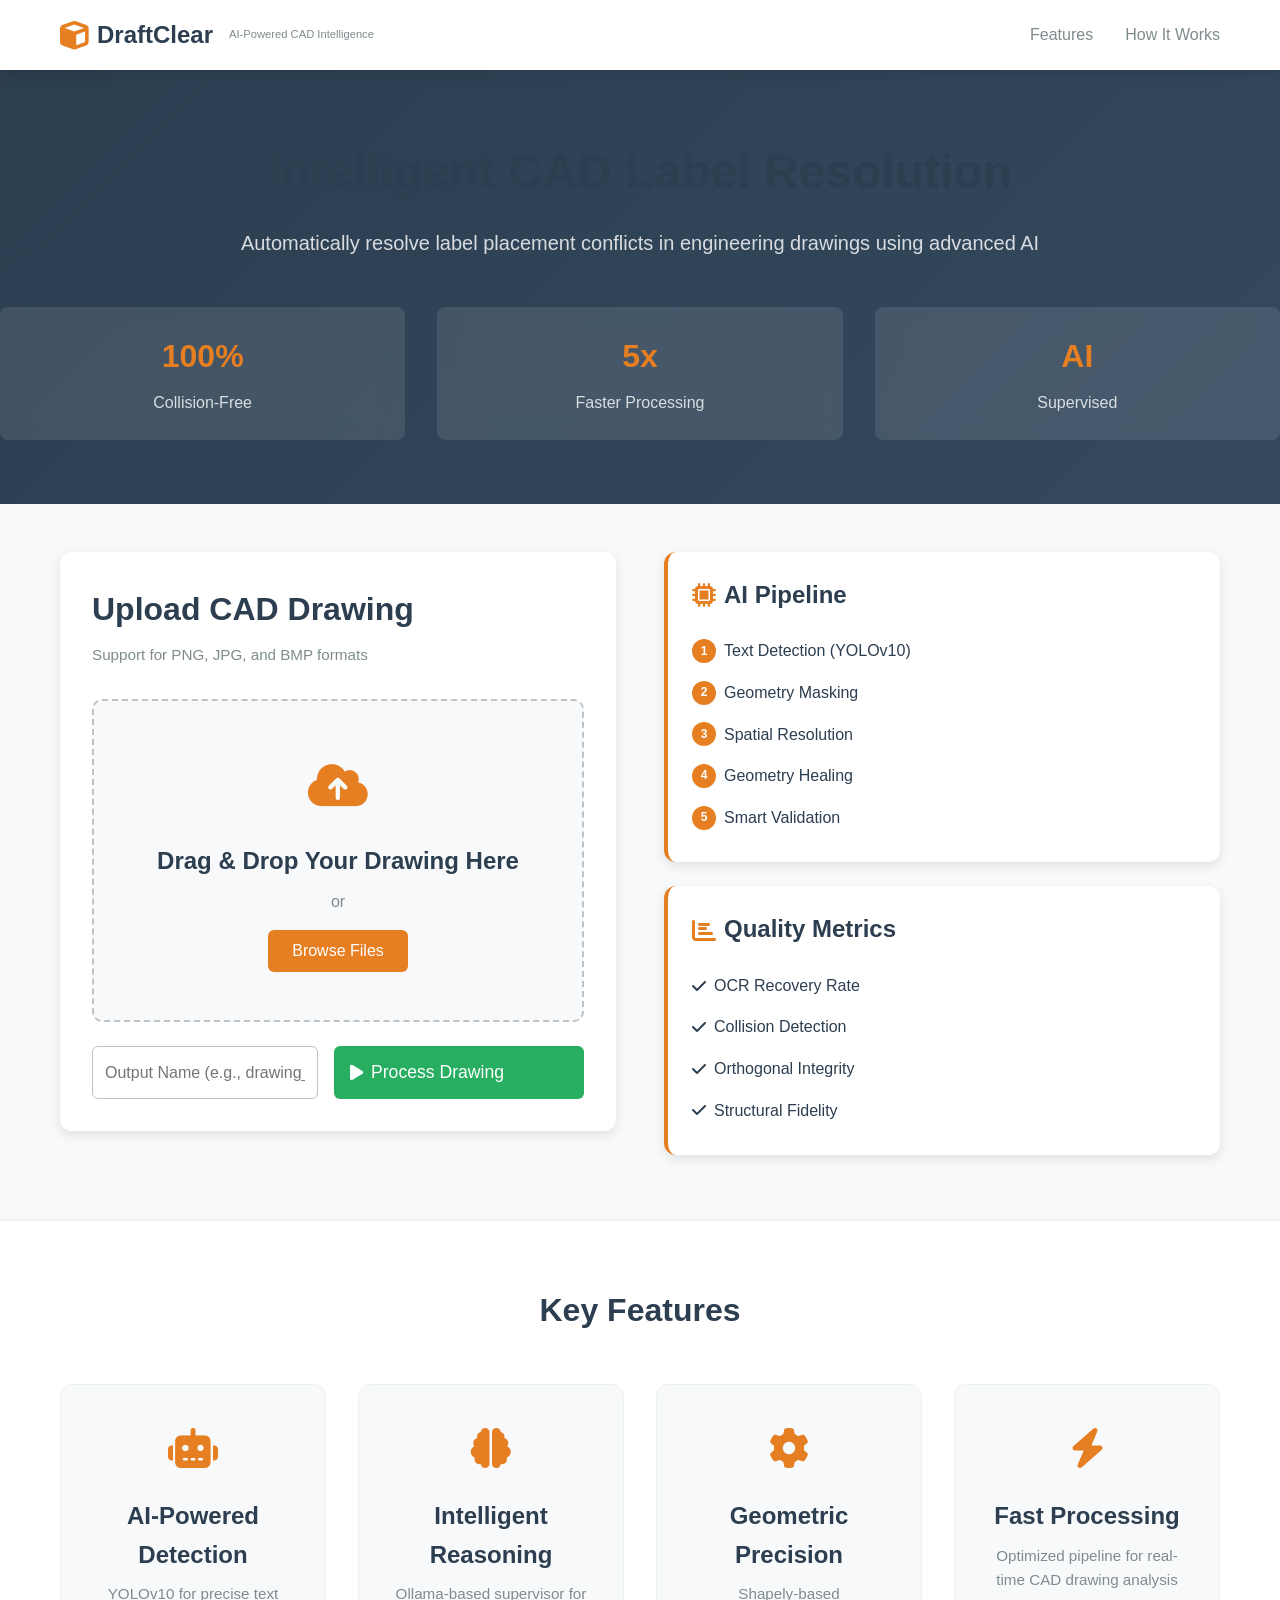
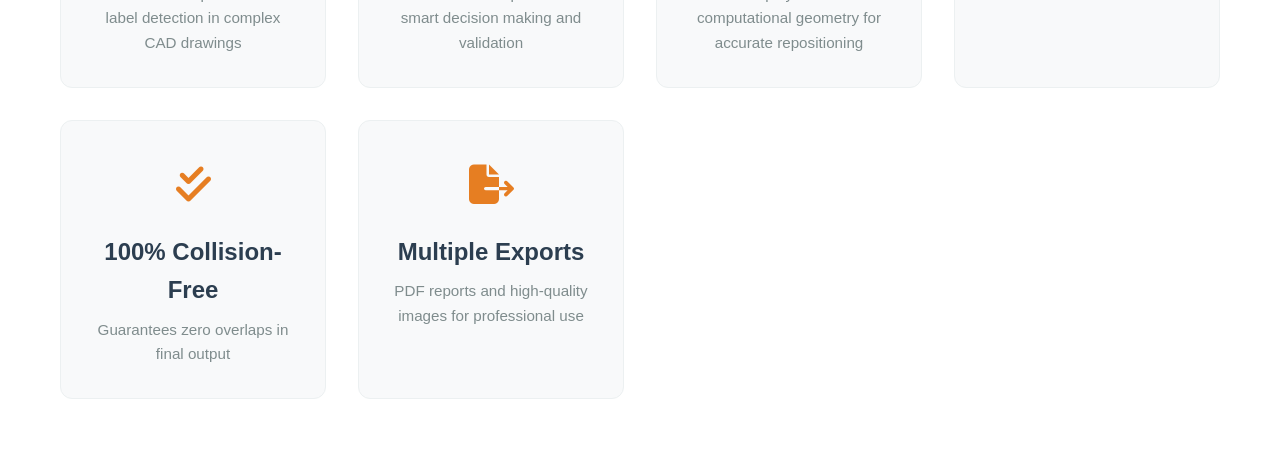
==== frontend/index.html @ 900e6998 "Initial commit: DraftClear - AI-Powered CAD Label Resolution System - Phase 0: Synthetic data genera" ====
<!DOCTYPE html>
<html lang="en">
<head>
    <meta charset="UTF-8">
    <meta name="viewport" content="width=device-width, initial-scale=1.0">
    <title>DraftClear - CAD Drawing Intelligence</title>
    <link rel="stylesheet" href="styles.css">
    <link rel="stylesheet" href="https://cdnjs.cloudflare.com/ajax/libs/font-awesome/6.4.0/css/all.min.css">
</head>
<body>
    <!-- Navigation Header -->
    <nav class="navbar">
        <div class="container">
            <div class="navbar-brand">
                <i class="fas fa-cube"></i>
                <span class="brand-text">DraftClear</span>
                <span class="brand-subtitle">AI-Powered CAD Intelligence</span>
            </div>
            <div class="navbar-links">
                <a href="#features" class="nav-link">Features</a>
                <a href="#how-it-works" class="nav-link">How It Works</a>
            </div>
        </div>
    </nav>

    <!-- Hero Section -->
    <section class="hero">
        <div class="hero-content">
            <h1 class="hero-title">Intelligent CAD Label Resolution</h1>
            <p class="hero-subtitle">Automatically resolve label placement conflicts in engineering drawings using advanced AI</p>
            <div class="hero-stats">
                <div class="stat">
                    <div class="stat-value">100%</div>
                    <div class="stat-label">Collision-Free</div>
                </div>
                <div class="stat">
                    <div class="stat-value">5x</div>
                    <div class="stat-label">Faster Processing</div>
                </div>
                <div class="stat">
                    <div class="stat-value">AI</div>
                    <div class="stat-label">Supervised</div>
                </div>
            </div>
        </div>
    </section>

    <!-- Main Content -->
    <div class="container main-container">
        <div class="content-grid">
            <!-- Upload Section -->
            <section class="upload-section">
                <div class="section-header">
                    <h2 class="section-title">Upload CAD Drawing</h2>
                    <p class="section-description">Support for PNG, JPG, and BMP formats</p>
                </div>

                <div class="upload-area" id="uploadArea">
                    <div class="upload-icon">
                        <i class="fas fa-cloud-upload-alt"></i>
                    </div>
                    <h3>Drag & Drop Your Drawing Here</h3>
                    <p>or</p>
                    <button class="btn btn-primary" id="fileButton">Browse Files</button>
                    <input type="file" id="fileInput" accept="image/*" hidden>
                </div>

                <div id="previewSection" class="preview-section hidden">
                    <div class="preview-header">
                        <h3>Preview</h3>
                        <button class="btn-icon" id="clearButton" title="Clear">
                            <i class="fas fa-times"></i>
                        </button>
                    </div>
                    <img id="previewImage" src="" alt="Preview" class="preview-image">
                </div>

                <div class="processing-controls">
                    <input type="text" id="outputName" placeholder="Output Name (e.g., drawing_001)" class="input-field">
                    <button class="btn btn-success btn-large" id="processButton" disabled>
                        <i class="fas fa-play"></i> Process Drawing
                    </button>
                </div>
            </section>

            <!-- Processing Info -->
            <section class="info-section">
                <div class="info-card">
                    <h3 class="info-title">
                        <i class="fas fa-microchip"></i> AI Pipeline
                    </h3>
                    <ul class="info-list">
                        <li><span class="badge">1</span> Text Detection (YOLOv10)</li>
                        <li><span class="badge">2</span> Geometry Masking</li>
                        <li><span class="badge">3</span> Spatial Resolution</li>
                        <li><span class="badge">4</span> Geometry Healing</li>
                        <li><span class="badge">5</span> Smart Validation</li>
                    </ul>
                </div>

                <div class="info-card">
                    <h3 class="info-title">
                        <i class="fas fa-chart-bar"></i> Quality Metrics
                    </h3>
                    <ul class="info-list">
                        <li><i class="fas fa-check"></i> OCR Recovery Rate</li>
                        <li><i class="fas fa-check"></i> Collision Detection</li>
                        <li><i class="fas fa-check"></i> Orthogonal Integrity</li>
                        <li><i class="fas fa-check"></i> Structural Fidelity</li>
                    </ul>
                </div>
            </section>
        </div>
    </div>

    <!-- Progress Section -->
    <section id="progressSection" class="progress-section hidden">
        <div class="container">
            <div class="progress-header">
                <h2>Processing in Progress...</h2>
                <div class="spinner"></div>
            </div>

            <div class="progress-bar-container">
                <div class="progress-bar" id="progressBar"></div>
            </div>

            <div class="progress-steps">
                <div class="step active" id="step1">
                    <div class="step-icon"><i class="fas fa-eye"></i></div>
                    <div class="step-label">Detection</div>
                </div>
                <div class="step" id="step2">
                    <div class="step-icon"><i class="fas fa-mask"></i></div>
                    <div class="step-label">Masking</div>
                </div>
                <div class="step" id="step3">
                    <div class="step-icon"><i class="fas fa-compass"></i></div>
                    <div class="step-label">Positioning</div>
                </div>
                <div class="step" id="step4">
                    <div class="step-icon"><i class="fas fa-wand-magic-sparkles"></i></div>
                    <div class="step-label">Healing</div>
                </div>
                <div class="step" id="step5">
                    <div class="step-icon"><i class="fas fa-brain"></i></div>
                    <div class="step-label">Validation</div>
                </div>
            </div>
        </div>
    </section>

    <!-- Results Section -->
    <section id="resultsSection" class="results-section hidden">
        <div class="container">
            <div class="results-header">
                <h2>Processing Complete</h2>
                <button class="btn btn-secondary" id="newProcessButton">
                    <i class="fas fa-plus"></i> Process Another
                </button>
            </div>

            <!-- Metrics Card -->
            <div class="metrics-grid">
                <div class="metric-card">
                    <div class="metric-icon"><i class="fas fa-circle-check"></i></div>
                    <div class="metric-value" id="metricIterations">-</div>
                    <div class="metric-label">Iterations</div>
                </div>
                <div class="metric-card">
                    <div class="metric-icon"><i class="fas fa-font"></i></div>
                    <div class="metric-value" id="metricLabels">-</div>
                    <div class="metric-label">Text Labels</div>
                </div>
                <div class="metric-card">
                    <div class="metric-icon"><i class="fas fa-ban"></i></div>
                    <div class="metric-value" id="metricCollisions">0</div>
                    <div class="metric-label">Collisions Resolved</div>
                </div>
                <div class="metric-card">
                    <div class="metric-icon"><i class="fas fa-shield-check"></i></div>
                    <div class="metric-value" id="metricDecision">-</div>
                    <div class="metric-label">Status</div>
                </div>
            </div>

            <!-- Comparison View -->
            <div class="comparison-section">
                <h3>Before & After</h3>
                <div class="comparison-container">
                    <div class="comparison-item">
                        <label>Original</label>
                        <img id="originalImage" src="" alt="Original" class="comparison-image">
                    </div>
                    <div class="comparison-arrows">
                        <i class="fas fa-arrow-right"></i>
                    </div>
                    <div class="comparison-item">
                        <label>Processed</label>
                        <img id="processedImage" src="" alt="Processed" class="comparison-image">
                    </div>
                </div>
            </div>

            <!-- Downloads -->
            <div class="downloads-section">
                <h3>Download Results</h3>
                <div class="download-buttons">
                    <a id="downloadPdf" href="#" class="btn btn-primary">
                        <i class="fas fa-file-pdf"></i> Download PDF Report
                    </a>
                    <a id="downloadComparison" href="#" class="btn btn-primary">
                        <i class="fas fa-image"></i> Download Comparison
                    </a>
                </div>
            </div>
        </div>
    </section>

    <!-- Features Section -->
    <section id="features" class="features-section">
        <div class="container">
            <h2>Key Features</h2>
            <div class="features-grid">
                <div class="feature-card">
                    <div class="feature-icon">
                        <i class="fas fa-robot"></i>
                    </div>
                    <h3>AI-Powered Detection</h3>
                    <p>YOLOv10 for precise text label detection in complex CAD drawings</p>
                </div>

                <div class="feature-card">
                    <div class="feature-icon">
                        <i class="fas fa-brain"></i>
                    </div>
                    <h3>Intelligent Reasoning</h3>
                    <p>Ollama-based supervisor for smart decision making and validation</p>
                </div>

                <div class="feature-card">
                    <div class="feature-icon">
                        <i class="fas fa-cog"></i>
                    </div>
                    <h3>Geometric Precision</h3>
                    <p>Shapely-based computational geometry for accurate repositioning</p>
                </div>

                <div class="feature-card">
                    <div class="feature-icon">
                        <i class="fas fa-zap"></i>
                    </div>
                    <h3>Fast Processing</h3>
                    <p>Optimized pipeline for real-time CAD drawing analysis</p>
                </div>

                <div class="feature-card">
                    <div class="feature-icon">
                        <i class="fas fa-check-double"></i>
                    </div>
                    <h3>100% Collision-Free</h3>
                    <p>Guarantees zero overlaps in final output</p>
                </div>

                <div class="feature-card">
                    <div class="feature-icon">
                        <i class="fas fa-file-export"></i>
                    </div>
                    <h3>Multiple Exports</h3>
                    <p>PDF reports and high-quality images for professional use</p>
                </div>
            </div>
        </div>
    </section>

    <!-- Error Notification -->
    <div id="errorNotification" class="notification notification-error hidden">
        <div class="notification-content">
            <i class="fas fa-exclamation-circle"></i>
            <span id="errorMessage"></span>
        </div>
        <button class="notification-close" onclick="closeNotification()">
            <i class="fas fa-times"></i>
        </button>
    </div>

    <!-- Success Notification -->
    <div id="successNotification" class="notification notification-success hidden">
        <div class="notification-content">
            <i class="fas fa-check-circle"></i>
            <span id="successMessage"></span>
        </div>
        <button class="notification-close" onclick="closeNotification()">
            <i class="fas fa-times"></i>
        </button>
    </div>

    <script src="script.js"></script>
</body>
</html>
---- frontend/styles.css ----
/* DraftClear Professional Styling - KPMG Inspired */

:root {
    /* KPMG-inspired Color Palette */
    --primary: #E67E22;           /* Orange/Gold */
    --primary-dark: #D65C0F;      /* Darker Orange */
    --primary-light: #F39C12;     /* Light Orange */
    --secondary: #2C3E50;         /* Dark Blue-Gray */
    --secondary-light: #34495E;   /* Lighter Dark Blue */
    --accent: #3498DB;            /* Blue */
    --success: #27AE60;           /* Green */
    --error: #E74C3C;             /* Red */
    --bg-primary: #FFFFFF;        /* White */
    --bg-secondary: #F8F9FA;      /* Light Gray */
    --bg-tertiary: #ECF0F1;       /* Lighter Gray */
    --text-primary: #2C3E50;      /* Dark Text */
    --text-secondary: #7F8C8D;    /* Gray Text */
    --border: #BDC3C7;            /* Light Border */
    --shadow: 0 4px 12px rgba(0, 0, 0, 0.1);
    --shadow-lg: 0 8px 24px rgba(0, 0, 0, 0.15);
    --transition: all 0.3s ease;
}

* {
    margin: 0;
    padding: 0;
    box-sizing: border-box;
}

html, body {
    font-family: -apple-system, BlinkMacSystemFont, 'Segoe UI', Roboto, Oxygen, Ubuntu, Cantarell, sans-serif;
    background-color: var(--bg-secondary);
    color: var(--text-primary);
    line-height: 1.6;
}

/* Typography */
h1, h2, h3, h4, h5, h6 {
    font-weight: 600;
    margin-bottom: 0.5rem;
    color: var(--text-primary);
}

h1 { font-size: 2.5rem; }
h2 { font-size: 2rem; }
h3 { font-size: 1.5rem; }
h4 { font-size: 1.25rem; }

p {
    color: var(--text-secondary);
    margin-bottom: 1rem;
}

.container {
    max-width: 1200px;
    margin: 0 auto;
    padding: 0 20px;
}

/* Navbar */
.navbar {
    background-color: white;
    box-shadow: var(--shadow);
    position: sticky;
    top: 0;
    z-index: 100;
}

.navbar .container {
    display: flex;
    justify-content: space-between;
    align-items: center;
    padding: 1rem 20px;
}

.navbar-brand {
    display: flex;
    align-items: center;
    gap: 0.5rem;
    font-weight: 700;
    font-size: 1.5rem;
}

.navbar-brand i {
    color: var(--primary);
    font-size: 1.8rem;
}

.brand-text {
    color: var(--secondary);
}

.brand-subtitle {
    font-size: 0.7rem;
    color: var(--text-secondary);
    margin-left: 0.5rem;
    font-weight: 400;
}

.navbar-links {
    display: flex;
    gap: 2rem;
}

.nav-link {
    color: var(--text-secondary);
    text-decoration: none;
    transition: var(--transition);
    font-weight: 500;
}

.nav-link:hover {
    color: var(--primary);
}

/* Hero Section */
.hero {
    background: linear-gradient(135deg, var(--secondary) 0%, var(--secondary-light) 100%);
    color: white;
    padding: 4rem 0;
    text-align: center;
}

.hero-content {
    color: white;
}

.hero-title {
    font-size: 3rem;
    margin-bottom: 1rem;
    font-weight: 700;
}

.hero-subtitle {
    font-size: 1.25rem;
    margin-bottom: 2rem;
    opacity: 0.9;
    color: rgba(255, 255, 255, 0.9);
}

.hero-stats {
    display: grid;
    grid-template-columns: repeat(auto-fit, minmax(150px, 1fr));
    gap: 2rem;
    margin-top: 3rem;
}

.stat {
    background: rgba(255, 255, 255, 0.1);
    padding: 1.5rem;
    border-radius: 8px;
    backdrop-filter: blur(10px);
}

.stat-value {
    font-size: 2rem;
    font-weight: 700;
    color: var(--primary);
}

.stat-label {
    color: rgba(255, 255, 255, 0.8);
    margin-top: 0.5rem;
}

/* Main Container */
.main-container {
    margin: 3rem auto;
}

.content-grid {
    display: grid;
    grid-template-columns: 1fr 1fr;
    gap: 3rem;
    align-items: start;
}

@media (max-width: 768px) {
    .content-grid {
        grid-template-columns: 1fr;
    }
}

/* Section Headers */
.section-header {
    margin-bottom: 2rem;
}

.section-title {
    color: var(--secondary);
    margin-bottom: 0.5rem;
}

.section-description {
    color: var(--text-secondary);
    font-size: 0.95rem;
}

/* Upload Section */
.upload-section {
    background: white;
    border-radius: 12px;
    padding: 2rem;
    box-shadow: var(--shadow);
}

.upload-area {
    border: 2px dashed var(--border);
    border-radius: 10px;
    padding: 3rem 2rem;
    text-align: center;
    cursor: pointer;
    transition: var(--transition);
    background-color: var(--bg-secondary);
}

.upload-area:hover {
    border-color: var(--primary);
    background-color: rgba(230, 126, 34, 0.05);
}

.upload-icon {
    font-size: 3rem;
    color: var(--primary);
    margin-bottom: 1rem;
}

.upload-area h3 {
    color: var(--secondary);
    margin-bottom: 0.5rem;
}

.upload-area p {
    color: var(--text-secondary);
    margin-bottom: 1rem;
}

/* Preview Section */
.preview-section {
    border: 1px solid var(--border);
    border-radius: 10px;
    padding: 1rem;
    margin-top: 1rem;
    background-color: var(--bg-secondary);
}

.preview-section.hidden {
    display: none;
}

.preview-header {
    display: flex;
    justify-content: space-between;
    align-items: center;
    margin-bottom: 1rem;
}

.preview-header h3 {
    margin: 0;
}

.btn-icon {
    background: none;
    border: none;
    font-size: 1.2rem;
    cursor: pointer;
    color: var(--text-secondary);
    transition: var(--transition);
}

.btn-icon:hover {
    color: var(--error);
    transform: scale(1.1);
}

.preview-image {
    width: 100%;
    max-height: 300px;
    object-fit: contain;
    border-radius: 8px;
}

/* Processing Controls */
.processing-controls {
    margin-top: 1.5rem;
    display: flex;
    gap: 1rem;
}

.input-field {
    flex: 1;
    padding: 0.75rem;
    border: 1px solid var(--border);
    border-radius: 6px;
    font-size: 1rem;
    transition: var(--transition);
}

.input-field:focus {
    outline: none;
    border-color: var(--primary);
    box-shadow: 0 0 0 3px rgba(230, 126, 34, 0.1);
}

/* Buttons */
.btn {
    padding: 0.75rem 1.5rem;
    border: none;
    border-radius: 6px;
    font-size: 1rem;
    font-weight: 500;
    cursor: pointer;
    transition: var(--transition);
    display: inline-flex;
    align-items: center;
    gap: 0.5rem;
}

.btn-primary {
    background-color: var(--primary);
    color: white;
}

.btn-primary:hover {
    background-color: var(--primary-dark);
    transform: translateY(-2px);
    box-shadow: var(--shadow-lg);
}

.btn-primary:disabled {
    background-color: var(--border);
    cursor: not-allowed;
    transform: none;
    opacity: 0.5;
}

.btn-secondary {
    background-color: var(--secondary);
    color: white;
}

.btn-secondary:hover {
    background-color: var(--secondary-light);
    transform: translateY(-2px);
}

.btn-success {
    background-color: var(--success);
    color: white;
}

.btn-success:hover {
    background-color: #229954;
    transform: translateY(-2px);
}

.btn-large {
    width: 100%;
    padding: 1rem;
    font-size: 1.1rem;
}

/* Info Section */
.info-section {
    display: flex;
    flex-direction: column;
    gap: 1.5rem;
}

.info-card {
    background: white;
    border-radius: 12px;
    padding: 1.5rem;
    box-shadow: var(--shadow);
    border-left: 4px solid var(--primary);
}

.info-title {
    display: flex;
    align-items: center;
    gap: 0.5rem;
    color: var(--secondary);
    margin-bottom: 1rem;
}

.info-title i {
    color: var(--primary);
}

.info-list {
    list-style: none;
}

.info-list li {
    padding: 0.5rem 0;
    display: flex;
    align-items: center;
    gap: 0.5rem;
}

.badge {
    display: inline-flex;
    align-items: center;
    justify-content: center;
    width: 24px;
    height: 24px;
    background-color: var(--primary);
    color: white;
    border-radius: 50%;
    font-size: 0.75rem;
    font-weight: 600;
}

/* Progress Section */
.progress-section {
    background: white;
    padding: 3rem;
    border-radius: 12px;
    margin-top: 2rem;
    box-shadow: var(--shadow);
}

.progress-section.hidden {
    display: none;
}

.progress-header {
    text-align: center;
    margin-bottom: 2rem;
    display: flex;
    align-items: center;
    justify-content: center;
    gap: 1rem;
}

.progress-header h2 {
    margin: 0;
}

.spinner {
    width: 30px;
    height: 30px;
    border: 3px solid var(--bg-tertiary);
    border-top-color: var(--primary);
    border-radius: 50%;
    animation: spin 1s linear infinite;
}

@keyframes spin {
    to { transform: rotate(360deg); }
}

.progress-bar-container {
    height: 8px;
    background-color: var(--bg-tertiary);
    border-radius: 10px;
    overflow: hidden;
    margin-bottom: 2rem;
}

.progress-bar {
    height: 100%;
    background: linear-gradient(90deg, var(--primary), var(--primary-light));
    width: 0%;
    animation: progress 2s ease-in-out infinite;
}

@keyframes progress {
    0% { width: 0%; }
    50% { width: 80%; }
    100% { width: 100%; }
}

.progress-steps {
    display: flex;
    justify-content: space-between;
    gap: 1rem;
}

.step {
    flex: 1;
    text-align: center;
    display: flex;
    flex-direction: column;
    align-items: center;
    gap: 0.5rem;
}

.step-icon {
    width: 50px;
    height: 50px;
    border-radius: 50%;
    border: 2px solid var(--border);
    display: flex;
    align-items: center;
    justify-content: center;
    font-size: 1.5rem;
    color: var(--text-secondary);
    transition: var(--transition);
}

.step.active .step-icon {
    border-color: var(--primary);
    color: var(--primary);
    background-color: rgba(230, 126, 34, 0.1);
}

.step-label {
    font-size: 0.9rem;
    color: var(--text-secondary);
}

/* Results Section */
.results-section {
    background: white;
    padding: 3rem;
    border-radius: 12px;
    margin-top: 2rem;
    box-shadow: var(--shadow);
}

.results-section.hidden {
    display: none;
}

.results-header {
    display: flex;
    justify-content: space-between;
    align-items: center;
    margin-bottom: 2rem;
    padding-bottom: 1rem;
    border-bottom: 2px solid var(--bg-tertiary);
}

.results-header h2 {
    margin: 0;
}

/* Metrics Grid */
.metrics-grid {
    display: grid;
    grid-template-columns: repeat(auto-fit, minmax(150px, 1fr));
    gap: 1rem;
    margin-bottom: 2rem;
}

.metric-card {
    background: linear-gradient(135deg, var(--bg-secondary), var(--bg-tertiary));
    padding: 1.5rem;
    border-radius: 10px;
    text-align: center;
    border: 1px solid var(--border);
}

.metric-icon {
    font-size: 2rem;
    color: var(--primary);
    margin-bottom: 0.5rem;
}

.metric-value {
    font-size: 2rem;
    font-weight: 700;
    color: var(--secondary);
}

.metric-label {
    color: var(--text-secondary);
    font-size: 0.9rem;
    margin-top: 0.25rem;
}

/* Comparison Section */
.comparison-section {
    margin-bottom: 2rem;
}

.comparison-section h3 {
    margin-bottom: 1rem;
    color: var(--secondary);
}

.comparison-container {
    display: grid;
    grid-template-columns: 1fr auto 1fr;
    gap: 1rem;
    align-items: center;
}

.comparison-item {
    border: 1px solid var(--border);
    border-radius: 10px;
    overflow: hidden;
}

.comparison-item label {
    display: block;
    background-color: var(--bg-secondary);
    padding: 0.5rem;
    font-weight: 500;
    color: var(--text-secondary);
    border-bottom: 1px solid var(--border);
    font-size: 0.9rem;
}

.comparison-image {
    width: 100%;
    max-height: 300px;
    object-fit: contain;
}

.comparison-arrows {
    font-size: 2rem;
    color: var(--primary);
    text-align: center;
}

/* Downloads Section */
.downloads-section {
    background-color: var(--bg-secondary);
    padding: 1.5rem;
    border-radius: 10px;
}

.downloads-section h3 {
    margin-bottom: 1rem;
    color: var(--secondary);
}

.download-buttons {
    display: flex;
    gap: 1rem;
    flex-wrap: wrap;
}

.download-buttons a {
    text-decoration: none;
    color: white;
}

/* Features Section */
.features-section {
    background: white;
    padding: 4rem 0;
    margin-top: 4rem;
    border-top: 2px solid var(--bg-tertiary);
}

.features-section h2 {
    text-align: center;
    margin-bottom: 3rem;
    color: var(--secondary);
}

.features-grid {
    display: grid;
    grid-template-columns: repeat(auto-fit, minmax(250px, 1fr));
    gap: 2rem;
}

.feature-card {
    text-align: center;
    padding: 2rem;
    border-radius: 12px;
    background-color: var(--bg-secondary);
    transition: var(--transition);
    border: 1px solid var(--bg-tertiary);
}

.feature-card:hover {
    transform: translateY(-5px);
    box-shadow: var(--shadow-lg);
    border-color: var(--primary);
}

.feature-icon {
    font-size: 2.5rem;
    color: var(--primary);
    margin-bottom: 1rem;
}

.feature-card h3 {
    color: var(--secondary);
    margin-bottom: 0.5rem;
}

.feature-card p {
    color: var(--text-secondary);
    font-size: 0.95rem;
    margin: 0;
}

/* Notifications */
.notification {
    position: fixed;
    top: 20px;
    right: 20px;
    padding: 1rem 1.5rem;
    border-radius: 8px;
    display: flex;
    align-items: center;
    justify-content: space-between;
    gap: 1rem;
    box-shadow: var(--shadow-lg);
    z-index: 1000;
    animation: slideIn 0.3s ease-out;
}

@keyframes slideIn {
    from {
        transform: translateX(400px);
        opacity: 0;
    }
    to {
        transform: translateX(0);
        opacity: 1;
    }
}

.notification.hidden {
    display: none;
}

.notification-error {
    background-color: var(--error);
    color: white;
}

.notification-success {
    background-color: var(--success);
    color: white;
}

.notification-content {
    display: flex;
    align-items: center;
    gap: 0.75rem;
}

.notification-close {
    background: none;
    border: none;
    color: white;
    font-size: 1.2rem;
    cursor: pointer;
    transition: var(--transition);
}

.notification-close:hover {
    transform: scale(1.2);
}

/* Responsive Design */
@media (max-width: 768px) {
    .hero-title {
        font-size: 2rem;
    }

    .navbar-links {
        gap: 1rem;
    }

    .hero-stats {
        grid-template-columns: 1fr;
    }

    .processing-controls {
        flex-direction: column;
    }

    .progress-steps {
        flex-direction: column;
    }

    .comparison-container {
        grid-template-columns: 1fr;
    }

    .comparison-arrows {
        transform: rotate(90deg);
    }

    .results-header {
        flex-direction: column;
        gap: 1rem;
    }
}

@media (max-width: 480px) {
    .container {
        padding: 0 15px;
    }

    h1 { font-size: 1.75rem; }
    h2 { font-size: 1.5rem; }

    .navbar-brand {
        font-size: 1.1rem;
    }

    .btn {
        padding: 0.6rem 1rem;
        font-size: 0.9rem;
    }

    .metrics-grid {
        grid-template-columns: repeat(2, 1fr);
    }
}
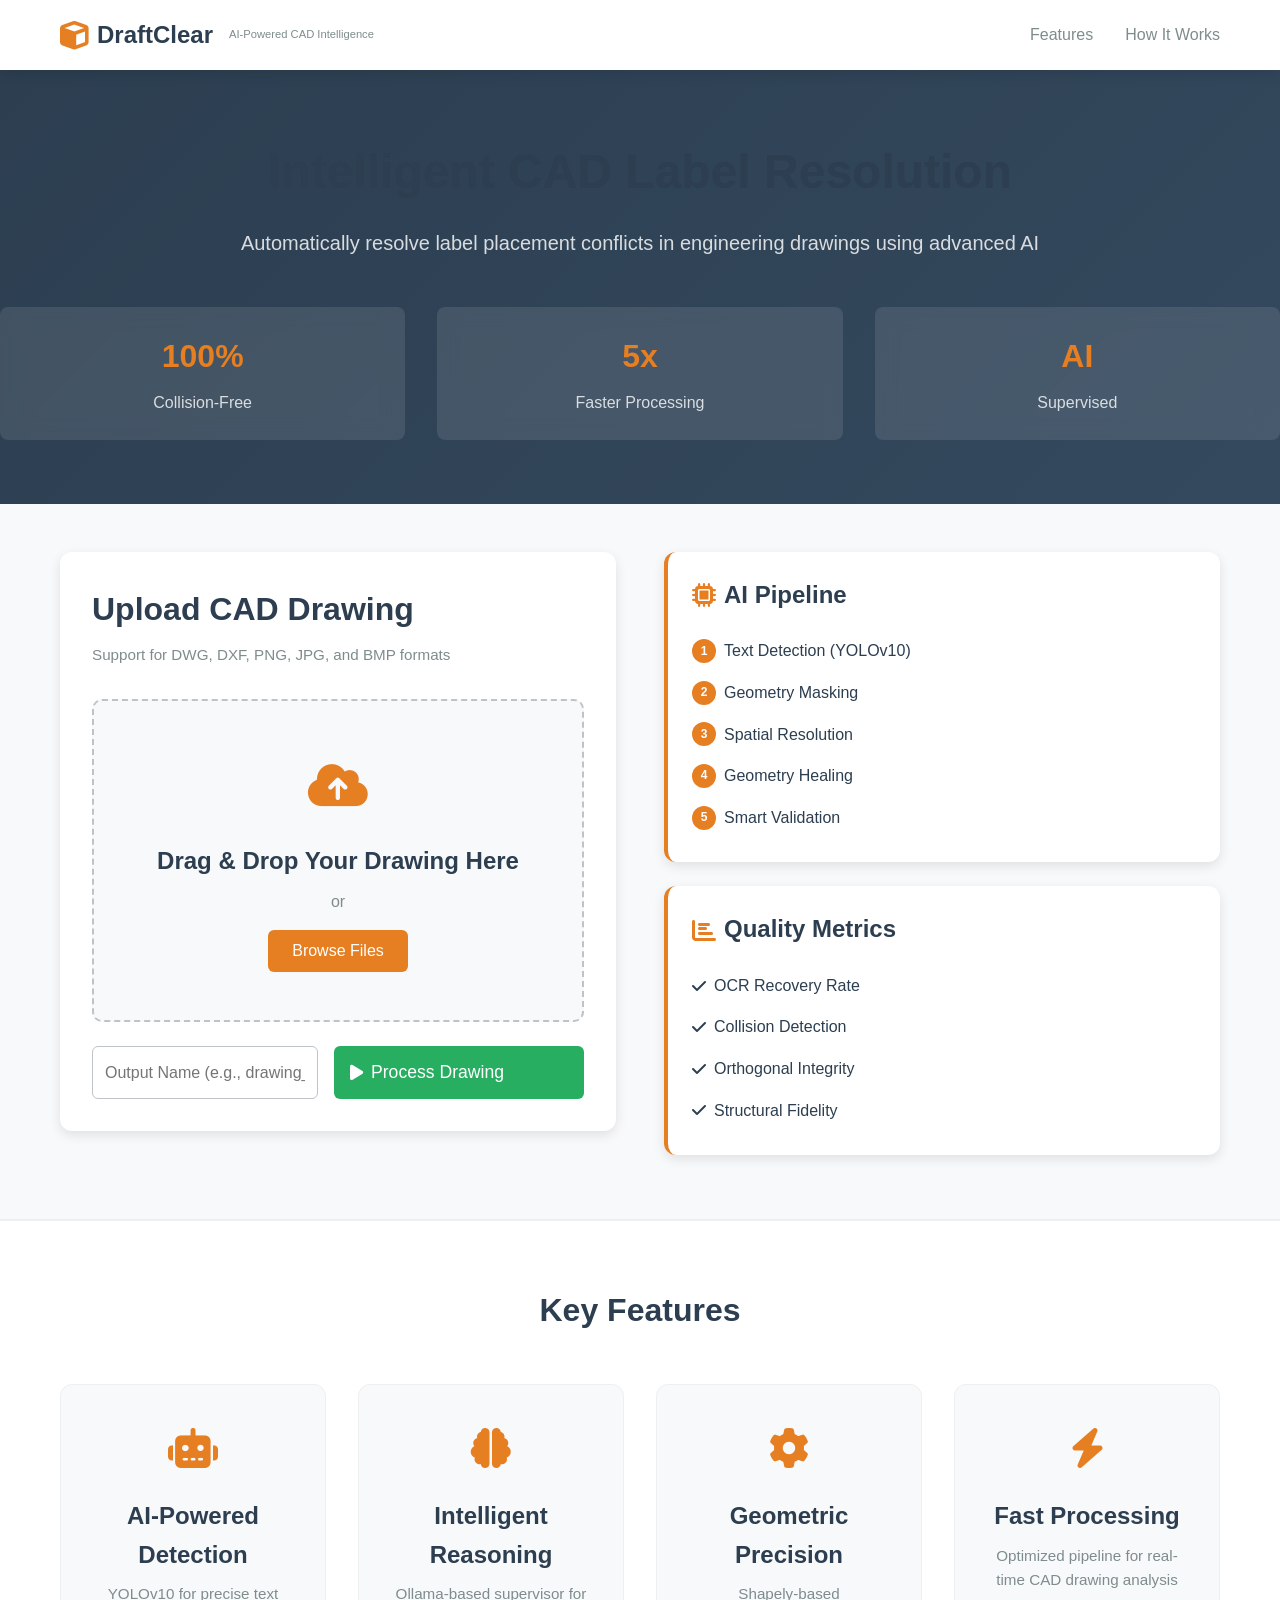
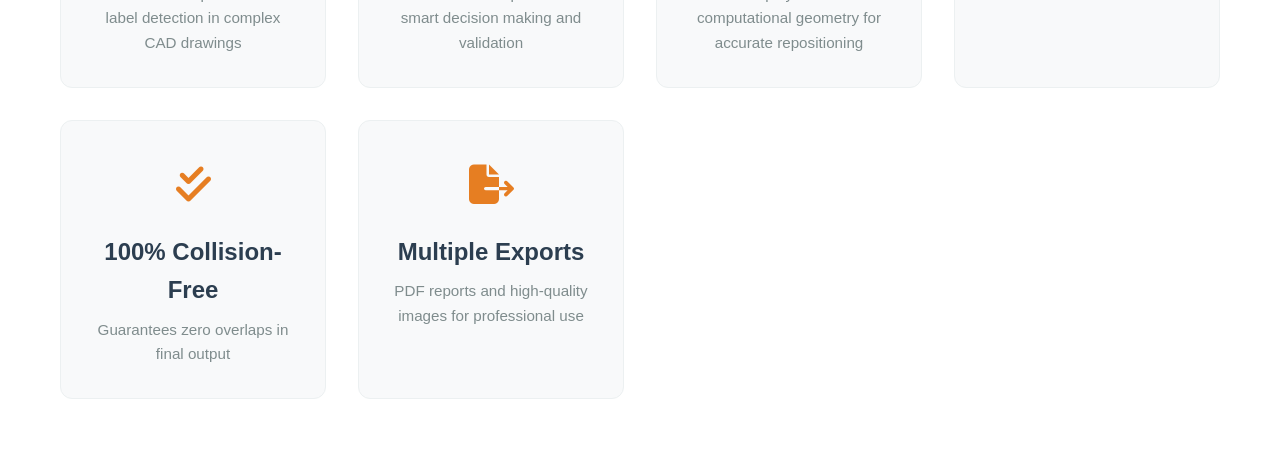
==== commit 1dd94bd2: "Add DWG/DXF file support and comprehensive documentation - Update frontend to accept .dwg and .dxf f" ====
--- a/frontend/index.html
+++ b/frontend/index.html
@@ -52,7 +52,7 @@
             <section class="upload-section">
                 <div class="section-header">
                     <h2 class="section-title">Upload CAD Drawing</h2>
-                    <p class="section-description">Support for PNG, JPG, and BMP formats</p>
+                    <p class="section-description">Support for DWG, DXF, PNG, JPG, and BMP formats</p>
                 </div>
 
                 <div class="upload-area" id="uploadArea">
@@ -62,7 +62,7 @@
                     <h3>Drag & Drop Your Drawing Here</h3>
                     <p>or</p>
                     <button class="btn btn-primary" id="fileButton">Browse Files</button>
-                    <input type="file" id="fileInput" accept="image/*" hidden>
+                    <input type="file" id="fileInput" accept="image/*,.dwg,.dxf,.DWG,.DXF" hidden>
                 </div>
 
                 <div id="previewSection" class="preview-section hidden">
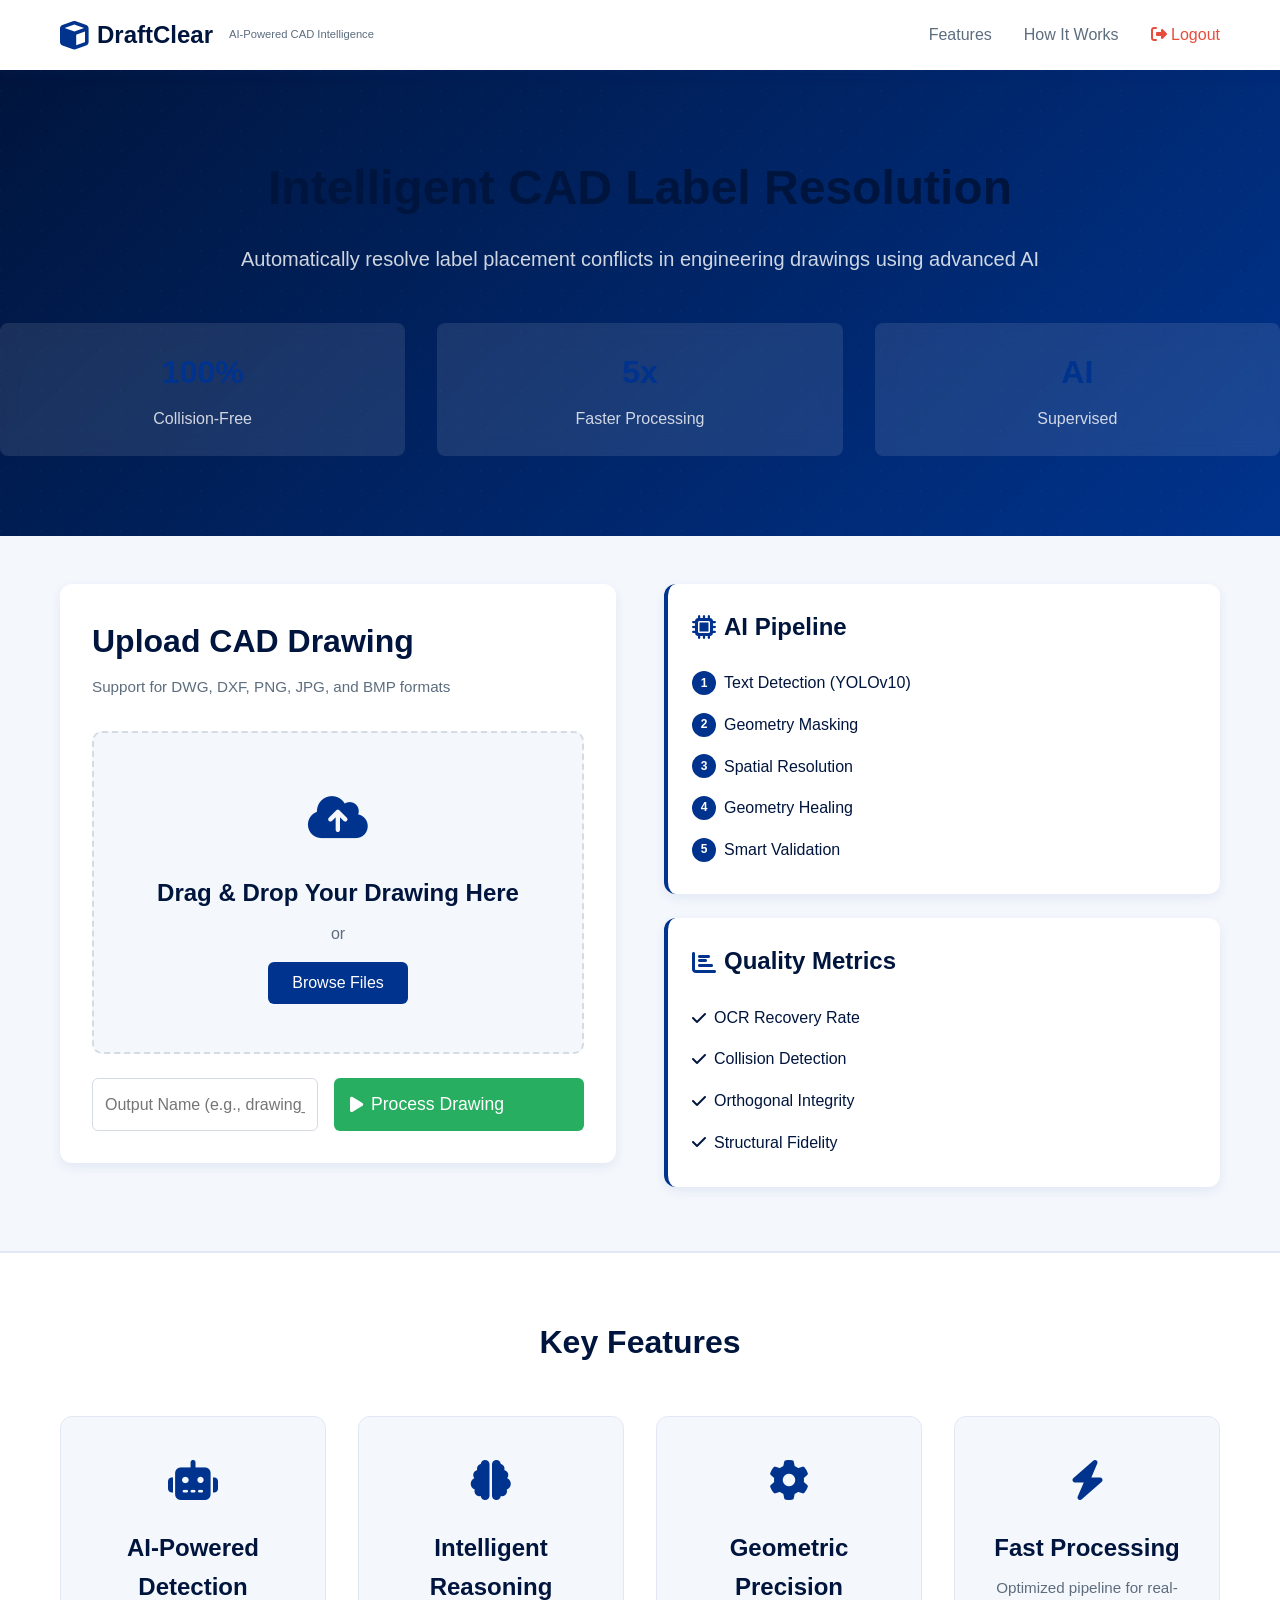
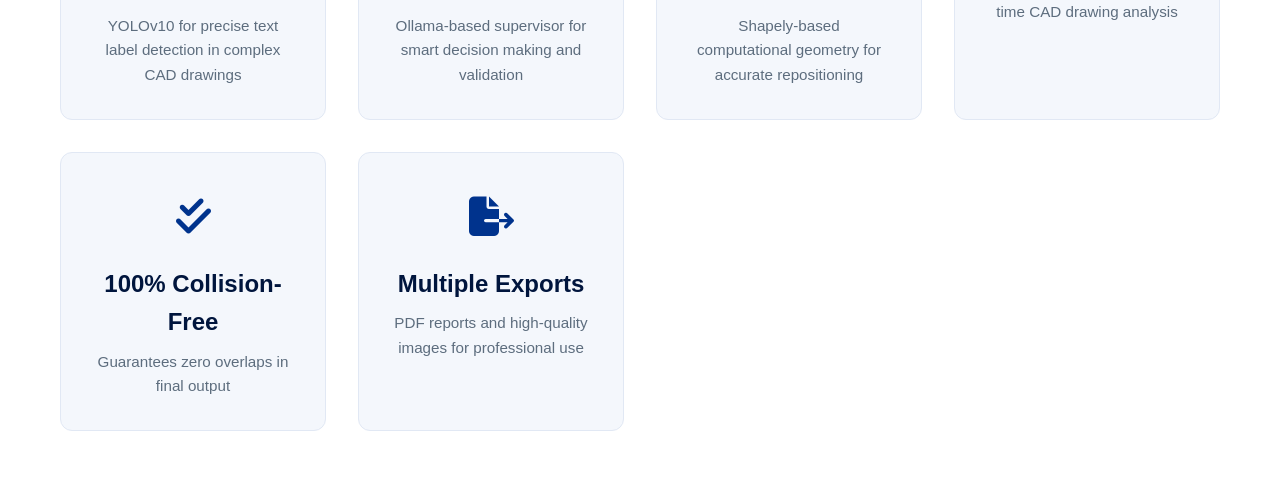
==== commit b4e1c294: "Update frontend, API, orchestrator, converters, and add login page and tests Co-authored-by: Copilot" ====
--- a/frontend/index.html
+++ b/frontend/index.html
@@ -19,6 +19,9 @@
             <div class="navbar-links">
                 <a href="#features" class="nav-link">Features</a>
                 <a href="#how-it-works" class="nav-link">How It Works</a>
+                <a href="login.html" class="nav-link logout-link" id="logoutButton">
+                    <i class="fas fa-sign-out-alt"></i> Logout
+                </a>
             </div>
         </div>
     </nav>
--- a/frontend/styles.css
+++ b/frontend/styles.css
@@ -2,23 +2,23 @@
 
 :root {
     /* KPMG-inspired Color Palette */
-    --primary: #E67E22;           /* Orange/Gold */
-    --primary-dark: #D65C0F;      /* Darker Orange */
-    --primary-light: #F39C12;     /* Light Orange */
-    --secondary: #2C3E50;         /* Dark Blue-Gray */
-    --secondary-light: #34495E;   /* Lighter Dark Blue */
-    --accent: #3498DB;            /* Blue */
-    --success: #27AE60;           /* Green */
-    --error: #E74C3C;             /* Red */
-    --bg-primary: #FFFFFF;        /* White */
-    --bg-secondary: #F8F9FA;      /* Light Gray */
-    --bg-tertiary: #ECF0F1;       /* Lighter Gray */
-    --text-primary: #2C3E50;      /* Dark Text */
-    --text-secondary: #7F8C8D;    /* Gray Text */
-    --border: #BDC3C7;            /* Light Border */
-    --shadow: 0 4px 12px rgba(0, 0, 0, 0.1);
-    --shadow-lg: 0 8px 24px rgba(0, 0, 0, 0.15);
-    --transition: all 0.3s ease;
+    --primary: #00338D;           /* KPMG Royal Blue */
+    --primary-dark: #001F54;      /* Deep Navy */
+    --primary-light: #2B59C3;     /* Light Royal Blue */
+    --secondary: #00153D;         /* Darkest Blue */
+    --secondary-light: #000C24;   /* Midnight Navy */
+    --accent: #487FFF;            /* Vivid Accent Blue */
+    --success: #27AE60;           /* Green (kept for status) */
+    --error: #E74C3C;             /* Red (kept for error) */
+    --bg-primary: #FFFFFF;        /* White background */
+    --bg-secondary: #F4F7FC;      /* Light Bluish Gray */
+    --bg-tertiary: #E1E8F4;       /* Subtle Blue Grid */
+    --text-primary: #00153D;      /* Darkest Navy Text */
+    --text-secondary: #5D6D7E;    /* Slate Gray Text */
+    --border: #D5DBE1;            /* Soft Border */
+    --shadow: 0 4px 12px rgba(0, 51, 141, 0.08);
+    --shadow-lg: 0 8px 24px rgba(0, 51, 141, 0.12);
+    --transition: all 0.3s cubic-bezier(0.165, 0.84, 0.44, 1);
 }
 
 * {
@@ -113,12 +113,34 @@
     color: var(--primary);
 }
 
+.logout-link {
+    color: var(--error) !important;
+}
+
+.logout-link:hover {
+    color: var(--primary-light) !important;
+    text-decoration: underline;
+}
+
 /* Hero Section */
 .hero {
-    background: linear-gradient(135deg, var(--secondary) 0%, var(--secondary-light) 100%);
-    color: white;
-    padding: 4rem 0;
+    background: linear-gradient(135deg, var(--secondary) 0%, var(--primary) 100%);
+    color: white;
+    padding: 5rem 0;
     text-align: center;
+    position: relative;
+    overflow: hidden;
+}
+
+.hero::after {
+    content: '';
+    position: absolute;
+    top: 0;
+    left: 0;
+    width: 100%;
+    height: 100%;
+    background: url('data:image/svg+xml,<svg width="20" height="20" viewBox="0 0 20 20" xmlns="http://www.w3.org/2000/svg"><circle cx="1" cy="1" r="1" fill="rgba(255,255,255,0.05)"/></svg>');
+    opacity: 0.5;
 }
 
 .hero-content {
@@ -216,7 +238,7 @@
 
 .upload-area:hover {
     border-color: var(--primary);
-    background-color: rgba(230, 126, 34, 0.05);
+    background-color: rgba(0, 51, 141, 0.05);
 }
 
 .upload-icon {
@@ -460,7 +482,7 @@
 
 .progress-bar {
     height: 100%;
-    background: linear-gradient(90deg, var(--primary), var(--primary-light));
+    background: linear-gradient(90deg, var(--primary), var(--accent));
     width: 0%;
     animation: progress 2s ease-in-out infinite;
 }
@@ -638,6 +660,12 @@
     color: white;
 }
 
+.download-buttons a.disabled {
+    pointer-events: none;
+    opacity: 0.6;
+    cursor: not-allowed;
+}
+
 /* Features Section */
 .features-section {
     background: white;
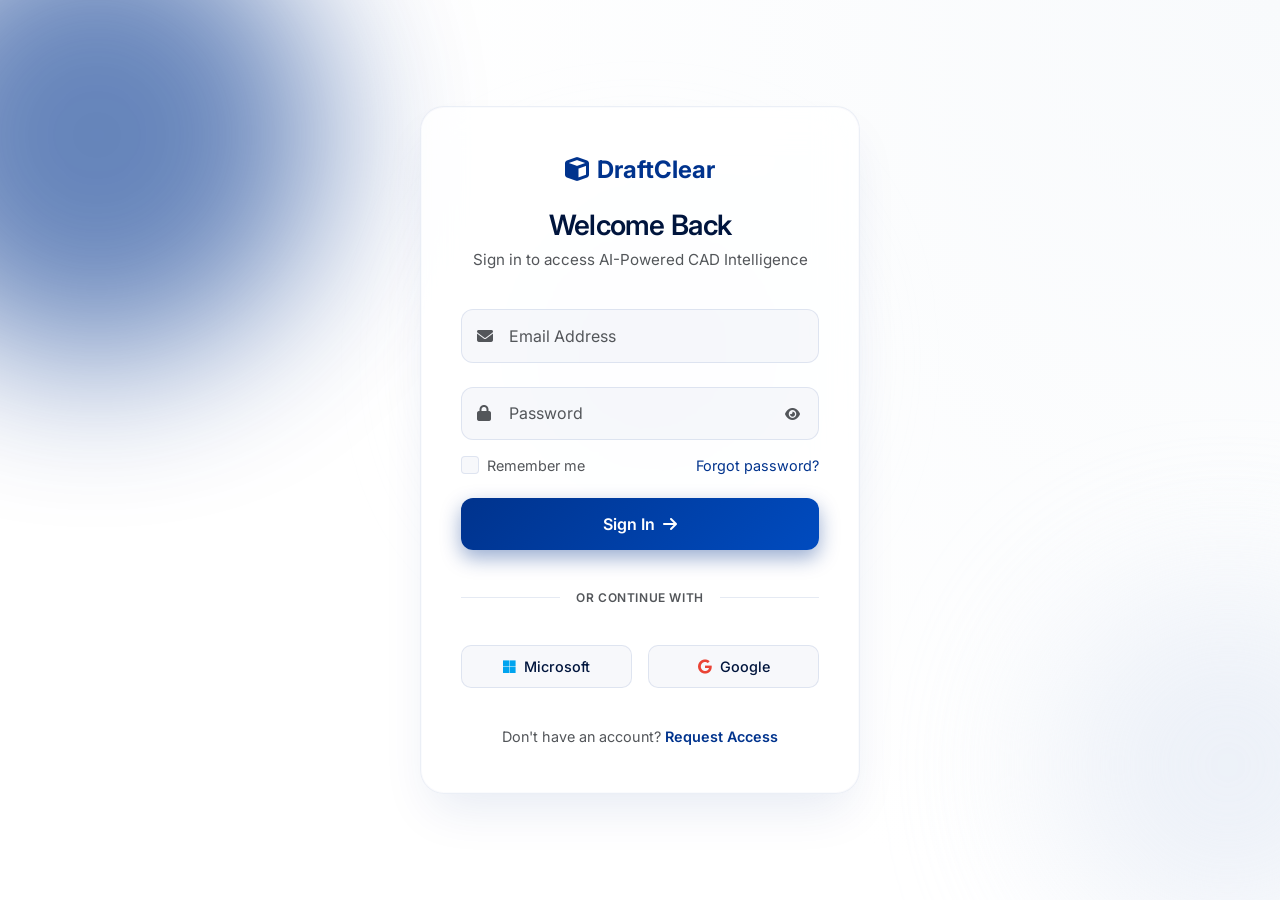
==== commit d8337ce7: "improved the working flow" ====
--- a/frontend/index.html
+++ b/frontend/index.html
@@ -4,8 +4,13 @@
     <meta charset="UTF-8">
     <meta name="viewport" content="width=device-width, initial-scale=1.0">
     <title>DraftClear - CAD Drawing Intelligence</title>
-    <link rel="stylesheet" href="styles.css">
+    <link rel="stylesheet" href="styles.css?v=5">
     <link rel="stylesheet" href="https://cdnjs.cloudflare.com/ajax/libs/font-awesome/6.4.0/css/all.min.css">
+    <script>
+        if (!localStorage.getItem('dc_token')) {
+            window.location.replace('login.html');
+        }
+    </script>
 </head>
 <body>
     <!-- Navigation Header -->
@@ -18,7 +23,7 @@
             </div>
             <div class="navbar-links">
                 <a href="#features" class="nav-link">Features</a>
-                <a href="#how-it-works" class="nav-link">How It Works</a>
+                <a href="problem.html" class="nav-link">Problem Statement</a>
                 <a href="login.html" class="nav-link logout-link" id="logoutButton">
                     <i class="fas fa-sign-out-alt"></i> Logout
                 </a>
@@ -65,8 +70,8 @@
                     <h3>Drag & Drop Your Drawing Here</h3>
                     <p>or</p>
                     <button class="btn btn-primary" id="fileButton">Browse Files</button>
-                    <input type="file" id="fileInput" accept="image/*,.dwg,.dxf,.DWG,.DXF" hidden>
-                </div>
+                </div>
+                <input type="file" id="fileInput" accept="image/*,.dwg,.dxf,.DWG,.DXF" hidden>
 
                 <div id="previewSection" class="preview-section hidden">
                     <div class="preview-header">
@@ -298,6 +303,6 @@
         </button>
     </div>
 
-    <script src="script.js"></script>
+    <script src="script.js?v=5"></script>
 </body>
 </html>
--- a/frontend/styles.css
+++ b/frontend/styles.css
@@ -145,6 +145,8 @@
 
 .hero-content {
     color: white;
+    position: relative;
+    z-index: 1;
 }
 
 .hero-title {
@@ -177,12 +179,15 @@
 .stat-value {
     font-size: 2rem;
     font-weight: 700;
-    color: var(--primary);
+    color: #FFFFFF !important;
+    text-shadow: 0 0 15px rgba(255, 255, 255, 0.4);
 }
 
 .stat-label {
-    color: rgba(255, 255, 255, 0.8);
+    color: #FFFFFF !important;
     margin-top: 0.5rem;
+    font-weight: 500;
+    text-shadow: 0 0 8px rgba(255, 255, 255, 0.4);
 }
 
 /* Main Container */
@@ -382,6 +387,15 @@
     font-size: 1.1rem;
 }
 
+.btn-loading {
+    background-color: #f8f9fa !important;
+    color: #00338D !important;
+    border: 1px solid #00338D !important;
+    cursor: wait !important;
+    pointer-events: none;
+    opacity: 0.8;
+}
+
 /* Info Section */
 .info-section {
     display: flex;
@@ -613,6 +627,10 @@
     border: 1px solid var(--border);
     border-radius: 10px;
     overflow: hidden;
+    min-height: 280px;
+    background-color: var(--bg-tertiary);
+    display: flex;
+    flex-direction: column;
 }
 
 .comparison-item label {
@@ -778,6 +796,168 @@
     transform: scale(1.2);
 }
 
+/* Problem Section */
+.problem-section {
+    padding: 6rem 0;
+    background-color: white;
+    border-top: 2px solid var(--bg-tertiary);
+}
+
+.section-badge {
+    display: inline-block;
+    padding: 0.5rem 1rem;
+    background-color: rgba(0, 51, 141, 0.05);
+    color: var(--primary);
+    border-radius: 50px;
+    font-size: 0.8rem;
+    font-weight: 700;
+    text-transform: uppercase;
+    letter-spacing: 1px;
+    margin-bottom: 1rem;
+}
+
+.centered {
+    text-align: center;
+    margin-left: auto;
+    margin-right: auto;
+}
+
+.section-subtitle.centered {
+    max-width: 600px;
+}
+
+.problem-solution-grid {
+    display: grid;
+    grid-template-columns: 1fr 1fr;
+    gap: 3rem;
+    margin-top: 4rem;
+}
+
+.problem-card, .solution-card {
+    padding: 3rem;
+    border-radius: 16px;
+    transition: var(--transition);
+    position: relative;
+    overflow: hidden;
+}
+
+.problem-card {
+    background-color: #FFF5F4;
+    border: 1px solid #FFD5D2;
+}
+
+.solution-card {
+    background-color: #F0F9FF;
+    border: 1px solid #BAE6FD;
+}
+
+.problem-card:hover, .solution-card:hover {
+    transform: translateY(-5px);
+    box-shadow: var(--shadow-lg);
+}
+
+.card-icon {
+    font-size: 3rem;
+    margin-bottom: 1.5rem;
+}
+
+.problem-card .card-icon { color: var(--error); }
+.solution-card .card-icon { color: var(--primary); }
+
+.comparison-list {
+    list-style: none;
+    margin-top: 2rem;
+}
+
+.comparison-list li {
+    display: flex;
+    gap: 1rem;
+    margin-bottom: 1.5rem;
+    align-items: flex-start;
+}
+
+.comparison-list i {
+    font-size: 1.25rem;
+    margin-top: 0.2rem;
+}
+
+.problem-list i { color: var(--error); }
+.solution-list i { color: var(--success); }
+
+.comparison-list span {
+    font-size: 1rem;
+    color: var(--text-primary);
+}
+
+.comparison-list strong {
+    display: block;
+    margin-bottom: 0.2rem;
+    color: var(--secondary);
+}
+
+@media (max-width: 768px) {
+    .problem-solution-grid {
+        grid-template-columns: 1fr;
+    }
+}
+
+/* Concepts Dictionary */
+.concepts-grid {
+    display: flex;
+    flex-direction: column;
+    gap: 3rem;
+    max-width: 900px;
+    margin: 4rem auto 0 auto;
+}
+
+.concept-card {
+    display: flex;
+    gap: 2rem;
+    align-items: flex-start;
+    padding: 2.5rem;
+    background-color: var(--bg-secondary);
+    border-radius: 12px;
+    border: 1px solid var(--border);
+    transition: var(--transition);
+}
+
+.concept-card:hover {
+    transform: translateX(10px);
+    border-color: var(--primary);
+    background-color: white;
+}
+
+.concept-icon {
+    font-size: 2.5rem;
+    color: var(--primary);
+    width: 60px;
+    height: 60px;
+    display: flex;
+    align-items: center;
+    justify-content: center;
+    background: white;
+    border-radius: 12px;
+    box-shadow: var(--shadow);
+}
+
+.concept-info h3 {
+    color: var(--secondary);
+    margin-bottom: 0.75rem;
+    font-size: 1.5rem;
+}
+
+.concept-info p {
+    font-size: 1.05rem;
+    line-height: 1.8;
+}
+
+@media (max-width: 768px) {
+    .concept-card {
+        flex-direction: column;
+        gap: 1.5rem;
+    }
+}
+
 /* Responsive Design */
 @media (max-width: 768px) {
     .hero-title {
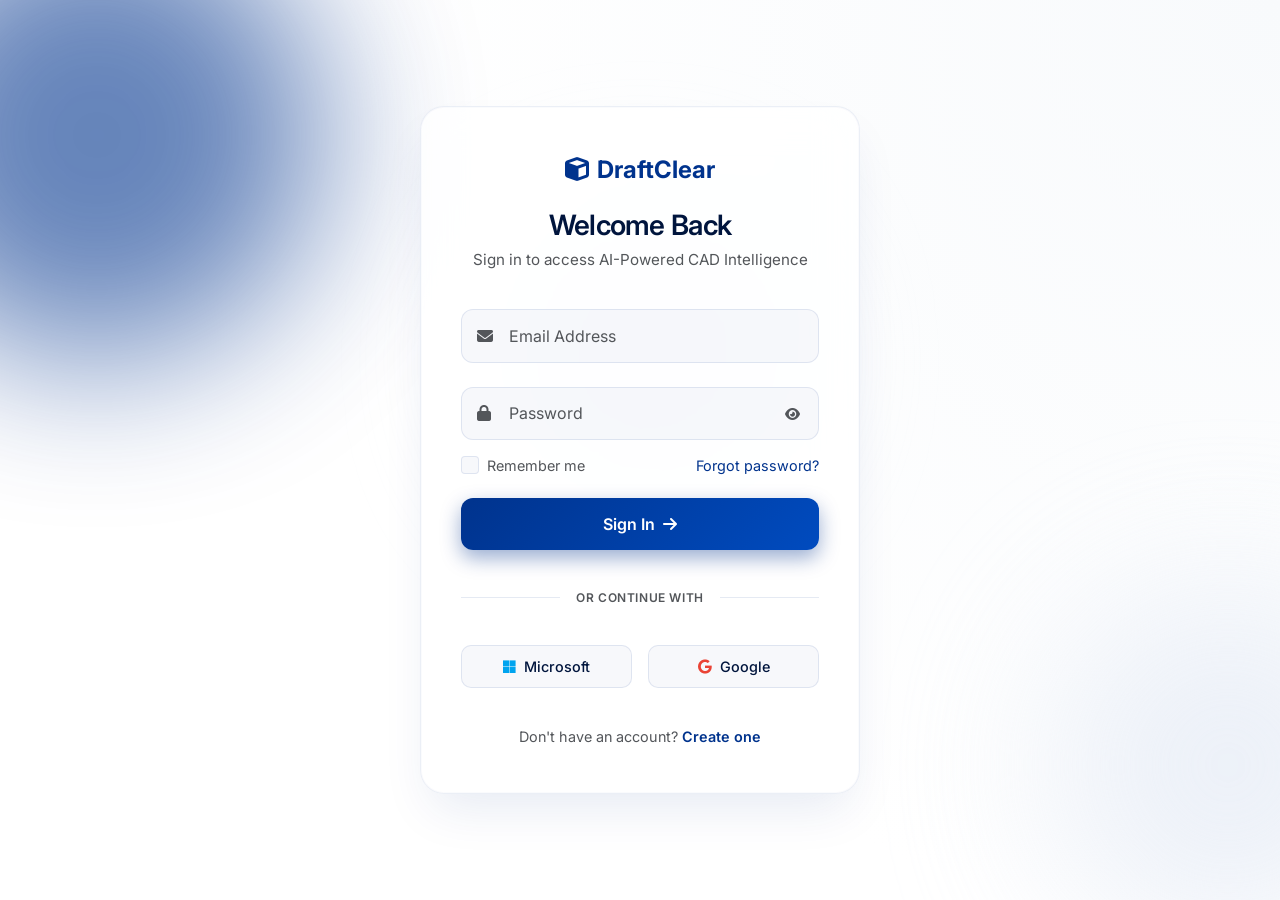
==== commit fe37029a: "Implemeted Some new features" ====
--- a/frontend/index.html
+++ b/frontend/index.html
@@ -4,7 +4,7 @@
     <meta charset="UTF-8">
     <meta name="viewport" content="width=device-width, initial-scale=1.0">
     <title>DraftClear - CAD Drawing Intelligence</title>
-    <link rel="stylesheet" href="styles.css?v=5">
+    <link rel="stylesheet" href="styles.css?v=7">
     <link rel="stylesheet" href="https://cdnjs.cloudflare.com/ajax/libs/font-awesome/6.4.0/css/all.min.css">
     <script>
         if (!localStorage.getItem('dc_token')) {
@@ -224,6 +224,8 @@
             </div>
         </div>
     </section>
+    
+
 
     <!-- Features Section -->
     <section id="features" class="features-section">
@@ -303,6 +305,6 @@
         </button>
     </div>
 
-    <script src="script.js?v=5"></script>
+    <script src="script.js?v=8"></script>
 </body>
 </html>
--- a/frontend/styles.css
+++ b/frontend/styles.css
@@ -132,6 +132,8 @@
     overflow: hidden;
 }
 
+
+
 .hero::after {
     content: '';
     position: absolute;
@@ -153,13 +155,14 @@
     font-size: 3rem;
     margin-bottom: 1rem;
     font-weight: 700;
+    color: #FFFFFF !important;
 }
 
 .hero-subtitle {
     font-size: 1.25rem;
     margin-bottom: 2rem;
     opacity: 0.9;
-    color: rgba(255, 255, 255, 0.9);
+    color: #FFFFFF !important;
 }
 
 .hero-stats {
